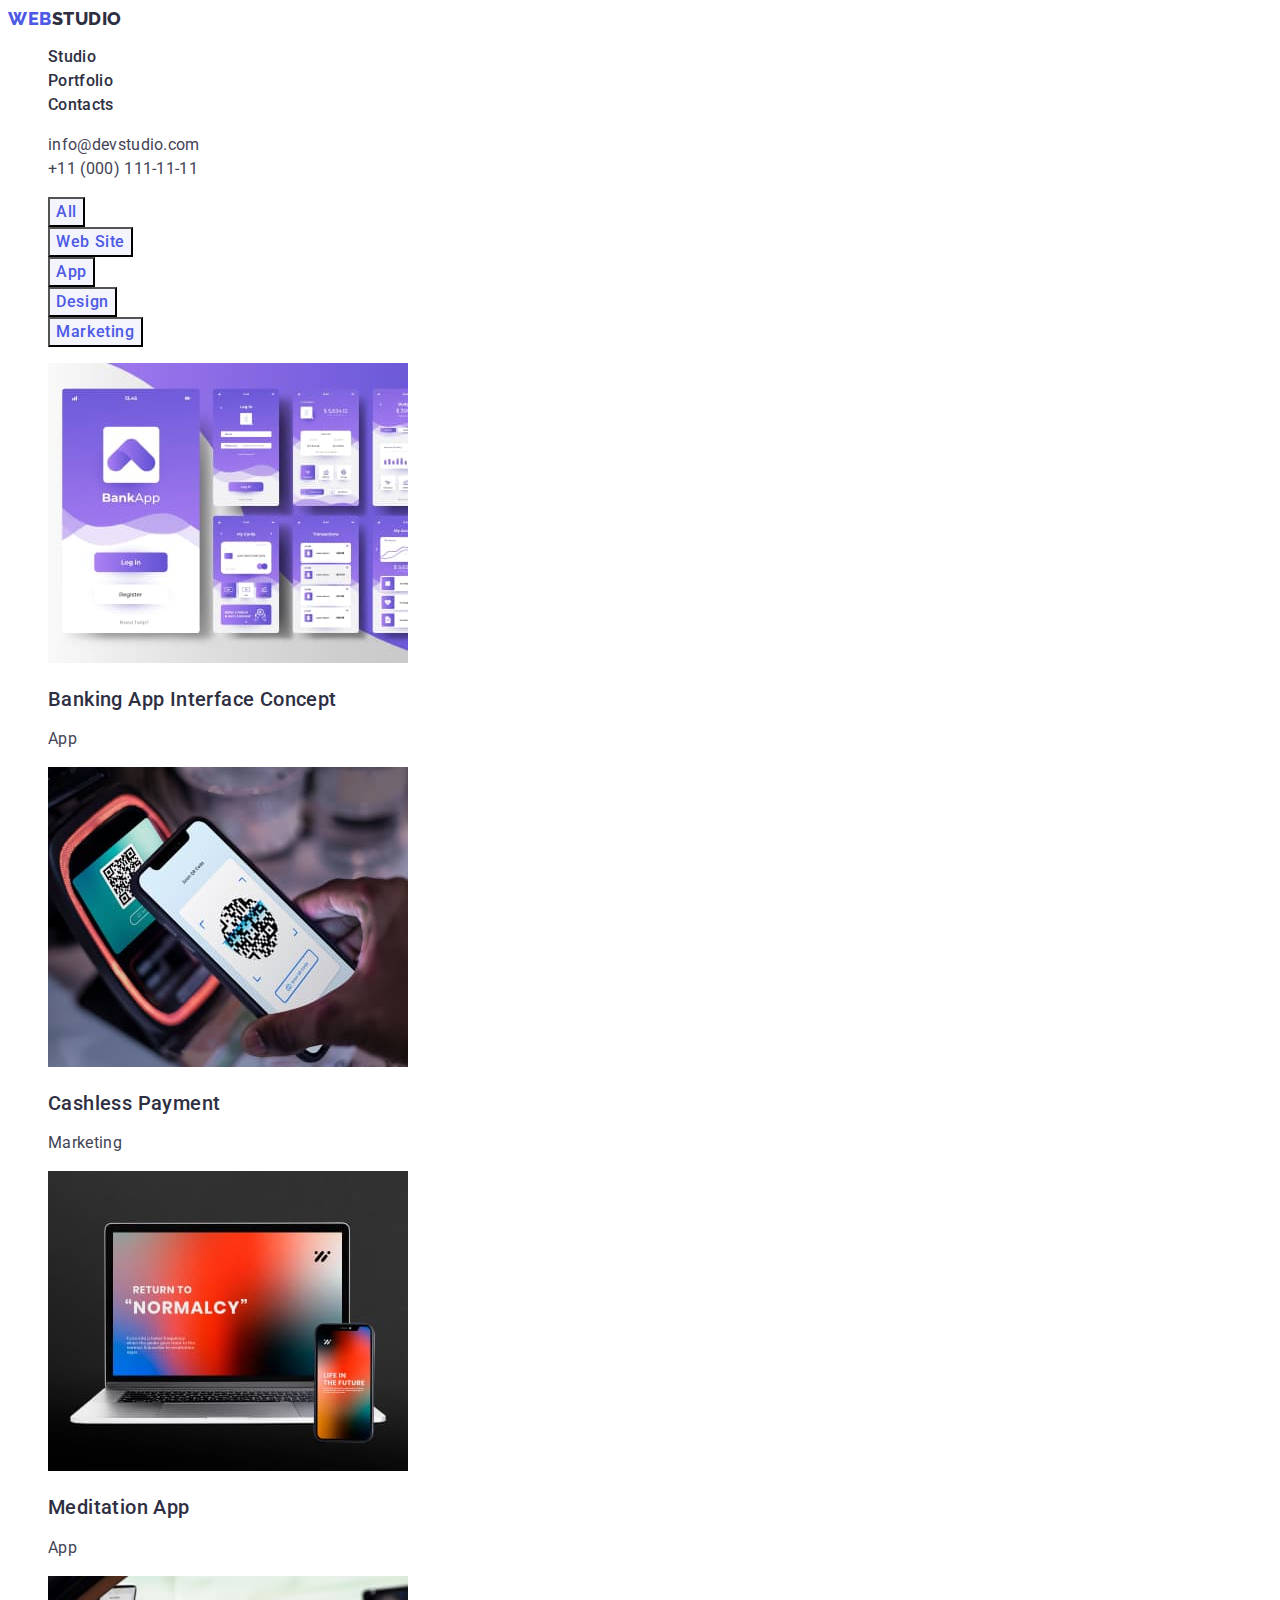
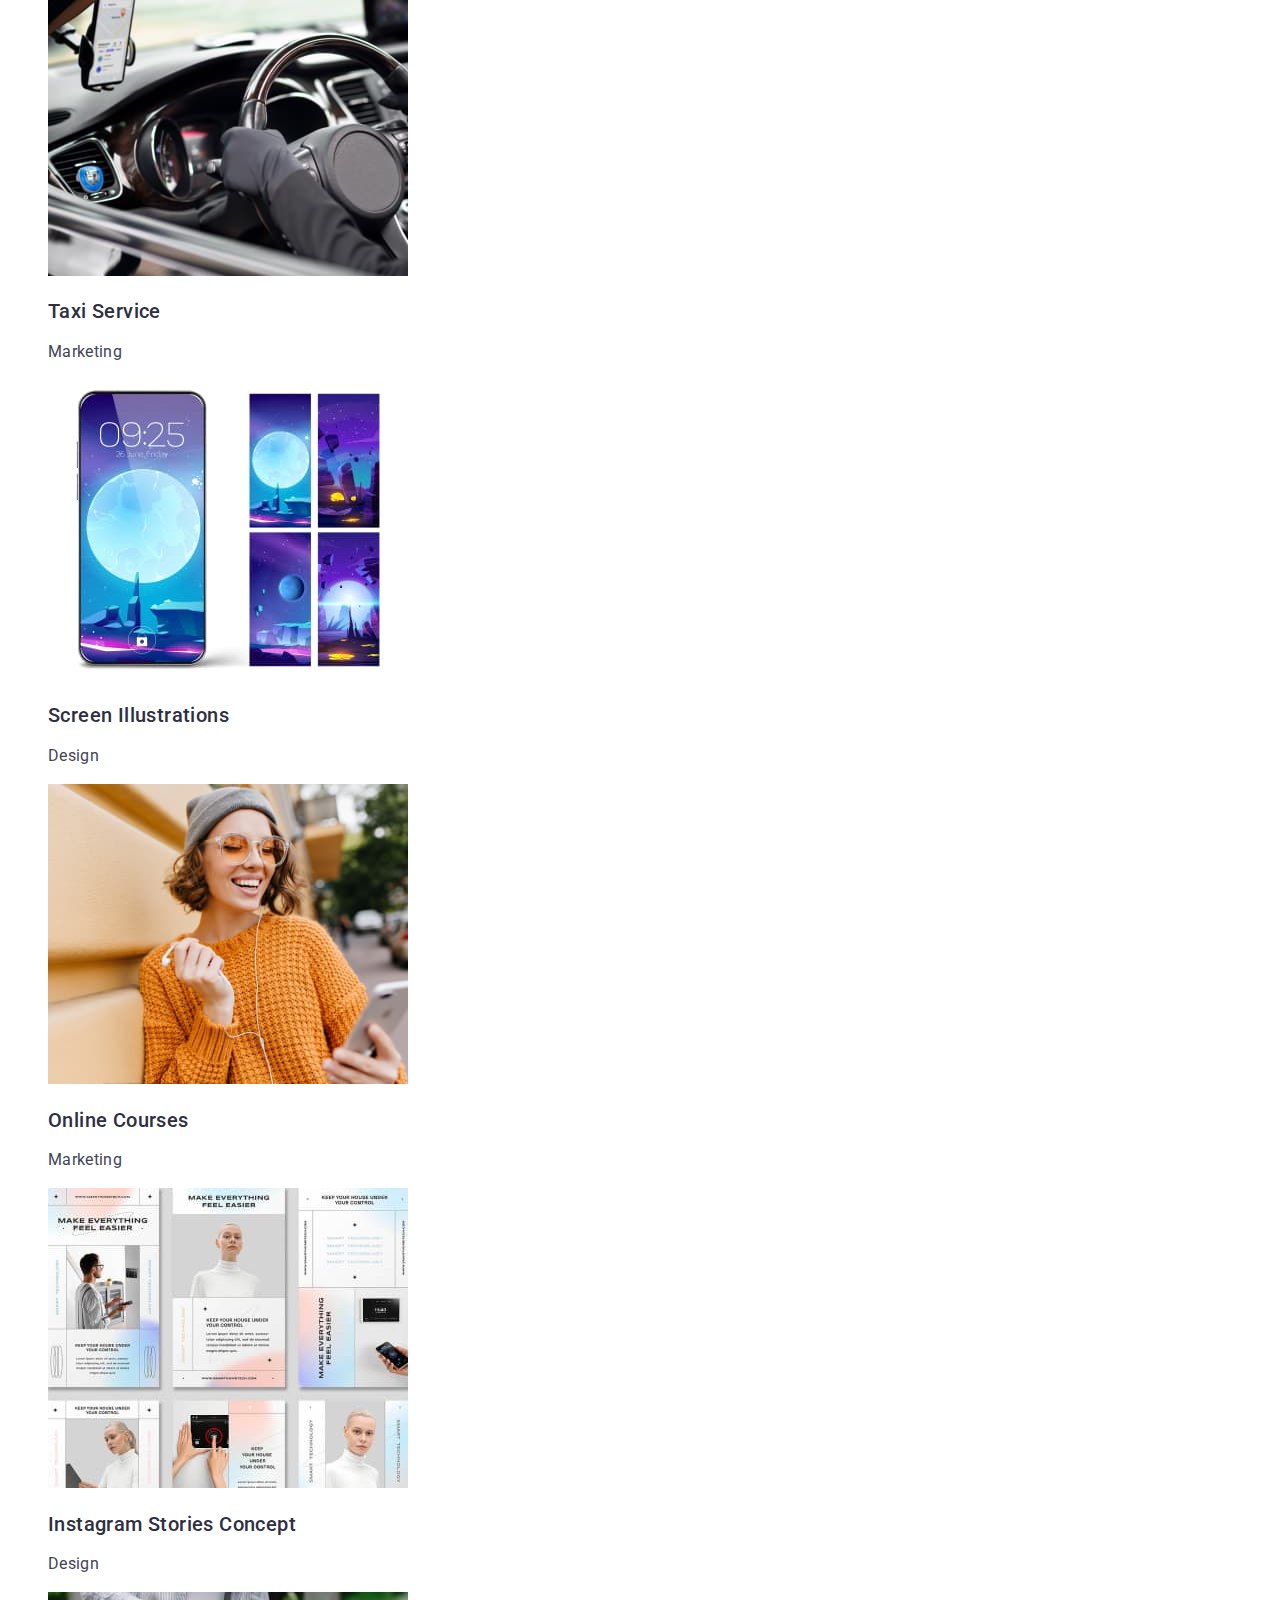
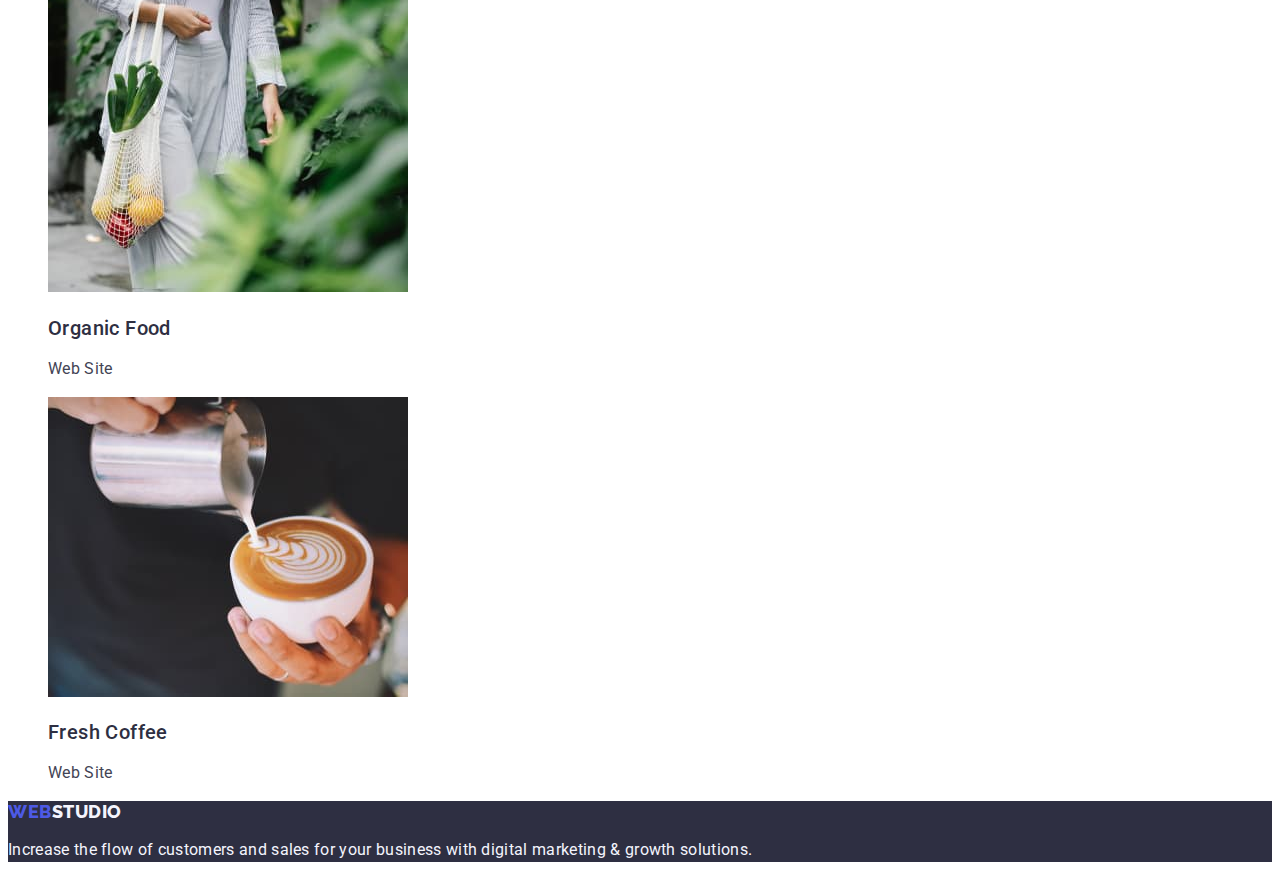
==== portfolio.html @ 10168c9d "start" ====
<!DOCTYPE html>
<html lang="en">
  <head>
    <meta charset="UTF-8" />
    <meta http-equiv="X-UA-Compatible" content="IE=edge" />
    <meta name="viewport" content="width=device-width, initial-scale=1.0" />
    <title>WebStudio</title>
    <!-- Fonts links-->
    <link rel="preconnect" href="https://fonts.googleapis.com" />
    <link rel="preconnect" href="https://fonts.gstatic.com" crossorigin />
    <link
      href="https://fonts.googleapis.com/css2?family=Raleway:wght@800&family=Roboto:wght@400;500;700;900&display=swap"
      rel="stylesheet"
    />
    <link rel="stylesheet" href="./css/styles.css" />
  </head>
  <body>
    <!-- Header -->
    <header class="header">
      <nav class="header-nav">
        <a href="./index.html" class="header-logo link"
          >web<span class="header-logo-element">Studio</span></a
        >
        <ul class="site-nav list">
          <li><a href="./index.html" class="site-nav-item link">Studio</a></li>
          <li
            ><a href="./portfolio.html" class="site-nav-item link"
              >Portfolio</a
            ></li
          >
          <li><a href="" class="site-nav-item link">Contacts</a></li>
        </ul>
      </nav>
      <address class="address">
        <ul class="address-nav list">
          <li
            ><a href="mailto:info@devstudio.com" class="address-item link"
              >info@devstudio.com</a
            ></li
          >
          <li
            ><a href="tel:+110001111111" class="address-item link"
              >+11 (000) 111-11-11</a
            ></li
          >
        </ul>
      </address>
    </header>
    <main>
      <!-- Section -->
      <section>
        <h1 hidden>Projects</h1>
        <ul class="list">
          <li
            ><button type="button" class="secondary-button btn">All</button></li
          >
          <li
            ><button type="button" class="secondary-button btn"
              >Web Site</button
            ></li
          >
          <li
            ><button type="button" class="secondary-button btn">App</button></li
          >
          <li
            ><button type="button" class="secondary-button btn"
              >Design</button
            ></li
          >
          <li
            ><button type="button" class="secondary-button btn"
              >Marketing</button
            ></li
          >
        </ul>
        <ul class="list">
          <li>
            <a class="link">
              <img
                src="./images/portfolio/img-1.jpg"
                alt="Banking app interface"
                width="360"
                height="300"
              />
              <h2 class="secondary-title">Banking App Interface Concept</h2>
              <p class="project-text">App</p></a
            >
          </li>
          <li>
            <a class="link">
              <img
                src="./images/portfolio/img-2.jpg"
                alt="Phone paymant"
                width="360"
                height="300"
              />
              <h2 class="secondary-title">Cashless Payment</h2>
              <p class="project-text">Marketing</p></a
            >
          </li>
          <li>
            <a class="link">
              <img
                src="./images/portfolio/img-3.jpg"
                alt="Phone and laptop"
                width="360"
                height="300"
              />
              <h2 class="secondary-title">Meditation App</h2>
              <p class="project-text">App</p></a
            >
          </li>
          <li>
            <a class="link">
              <img
                src="./images/portfolio/img-4.jpg"
                alt="Car driving"
                width="360"
                height="300"
              />
              <h2 class="secondary-title">Taxi Service</h2>
              <p class="project-text">Marketing</p></a
            >
          </li>
          <li>
            <a class="link">
              <img
                src="./images/portfolio/img-5.jpg"
                alt="Cosmic illustrations"
                width="360"
                height="300"
              />
              <h2 class="secondary-title">Screen Illustrations</h2>
              <p class="project-text">Design</p></a
            >
          </li>
          <li>
            <a class="link">
              <img
                src="./images/portfolio/img-6.jpg"
                alt="Girl laughing"
                width="360"
                height="300"
              />
              <h2 class="secondary-title">Online Courses</h2>
              <p class="project-text">Marketing</p></a
            >
          </li>
          <li>
            <a class="link">
              <img
                src="./images/portfolio/img-7.jpg"
                alt="Instagram design"
                width="360"
                height="300"
              />
              <h2 class="secondary-title">Instagram Stories Concept</h2>
              <p class="project-text">Design</p></a
            >
          </li>
          <li>
            <a class="link">
              <img
                src="./images/portfolio/img-8.jpg"
                alt="Woman wiht vegetables"
                width="360"
                height="300"
              />
              <h2 class="secondary-title">Organic Food</h2>
              <p class="project-text">Web Site</p></a
            >
          </li>
          <li>
            <a class="link">
              <img
                src="./images/portfolio/img-9.jpg"
                alt="Cappuchino making"
                width="360"
                height="300"
              />
              <h2 class="secondary-title">Fresh Coffee</h2>
              <p class="project-text">Web Site</p></a
            >
          </li>
        </ul>
      </section>
    </main>
    <!-- Footer -->
    <footer class="footer">
      <a href="./index.html" class="footer-logo link"
        >WEB<span class="footer-logo-element">Studio</span></a
      >
      <p class="footer-text">
        Increase the flow of customers and sales for your business with digital
        marketing & growth solutions.
      </p>
    </footer>
  </body>
</html>
---- css/styles.css ----
:root {
  /* Text color */
  --clean-white: #ffffff;
  --title: #2e2f42;
  --primary-text: #434455;
  --footer-text: #f4f4fd;
  /* Background color */
  --main-background: #ffffff;
  --secondary-background: #f4f4fd;
  --hero-background: #2e2f42;
  --footer-background: #2e2f42;
  /* Other color */
  --iris-color: #4d5ae5;
}

body {
  background-color: var(--clean-white);
  color: var(--primary-text);
  font-family: 'Roboto', sans-serif;
  font-style: normal;
  font-weight: 400;
  font-size: 16px;
  line-height: 1.5;
  letter-spacing: 0.02em;
}

/* Reset */
.list {
  list-style: none;
}
.link {
  text-decoration: none;
}

/* Header */
.header-logo {
  color: var(--iris-color);
  font-family: 'Raleway', sans-serif;
  font-style: normal;
  font-weight: 800;
  font-size: 18px;
  line-height: 1.17;
  display: flex;
  align-items: center;
  letter-spacing: 0.03em;
  text-transform: uppercase;
}
.header-logo-element {
  color: var(--title);
}
.site-nav-item {
  color: var(--title);
  font-weight: 500;
}
.site-nav-item:hover,
.site-nav-item:focus {
  color: #404bbf;
}
.address {
  font-style: normal;
}
.address-item {
  color: var(--primary-text);
}
.address-item:hover,
.address-item:focus {
  color: #404bbf;
}

/* Section Hero */
.hero {
  background-color: var(--hero-background);
}
.main-title {
  color: var(--clean-white);
  font-weight: 700;
  font-size: 56px;
  line-height: 1.07;
  text-align: center;
  letter-spacing: 0.02em;
}
.btn {
  cursor: pointer;
  font-family: 'Roboto', sans-serif;
  font-weight: 500;
  display: flex;
  align-items: center;
  letter-spacing: 0.04em;
  font-size: inherit;
  line-height: inherit;
}
.main-button {
  color: var(--clean-white);
  background-color: var(--iris-color);
}

.main-button:hover,
.main-button:focus {
  background-color: #404bbf;
}

.secondary-button {
  color: var(--iris-color);
  background-color: var(--secondary-background);
}

.secondary-button:hover,
.secondary-button:focus {
  color: var(--clean-white);
  background-color: #404bbf;
}

/* Section Advantages */
.secondary-title {
  color: var(--title);
  font-weight: 500;
  font-size: 20px;
  line-height: 1.2;
  letter-spacing: 0.02em;
}

/* Section What are we doing */
.section-title {
  color: var(--title);
  font-weight: 700;
  font-size: 36px;
  line-height: 1.11;
  text-align: center;
  text-transform: capitalize;
  letter-spacing: 0.02em;
}

/* Section Our team */
.team {
  background-color: var(--secondary-background);
}
.team-list-element {
  background-color: var(--clean-white);
}
.team-list-text {
  font-size: 16px;
}

/* Footer */
.footer {
  background-color: var(--footer-background);
}
.footer-logo {
  color: var(--iris-color);
  font-family: 'Raleway', sans-serif;
  font-style: normal;
  font-weight: 800;
  font-size: 18px;
  line-height: 1.17;
  display: flex;
  align-items: center;
  letter-spacing: 0.03em;
  text-transform: uppercase;
}
.footer-logo-element {
  color: var(--footer-text);
}
.footer-text {
  color: var(--footer-text);
}
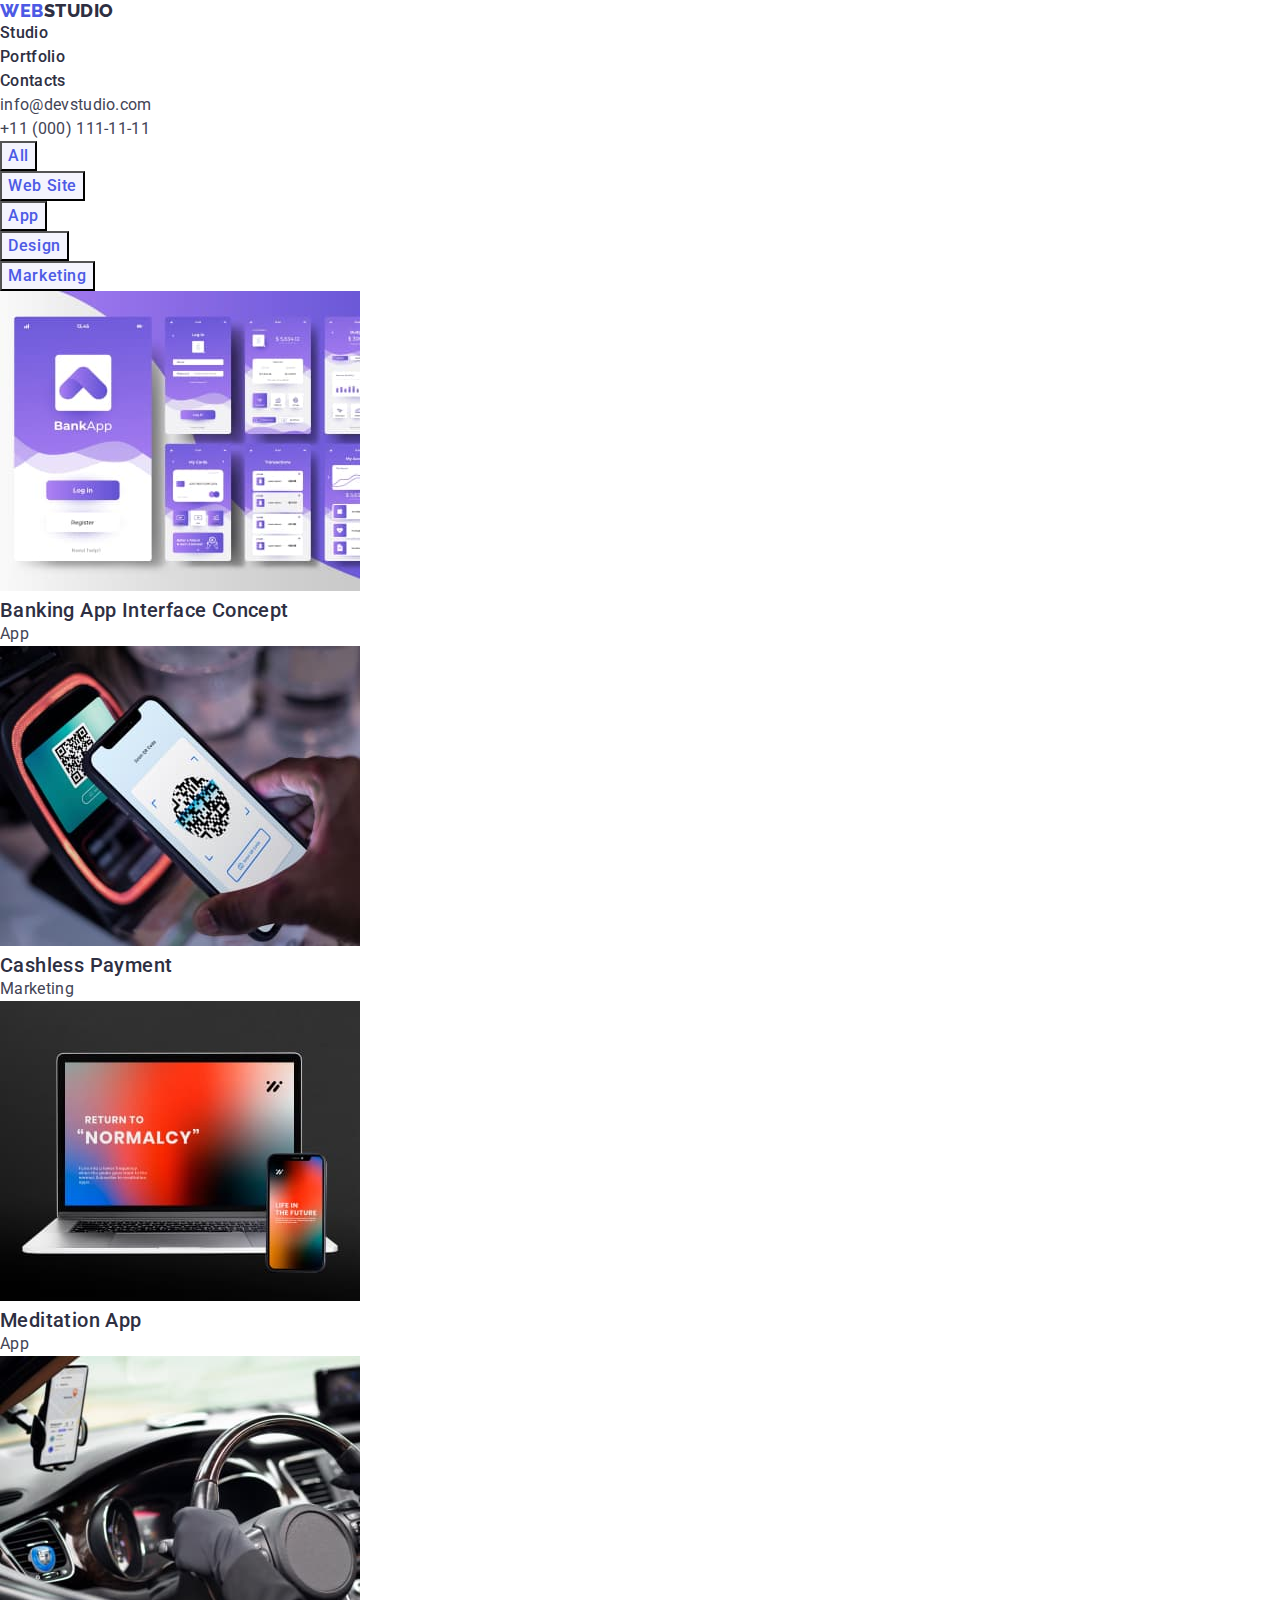
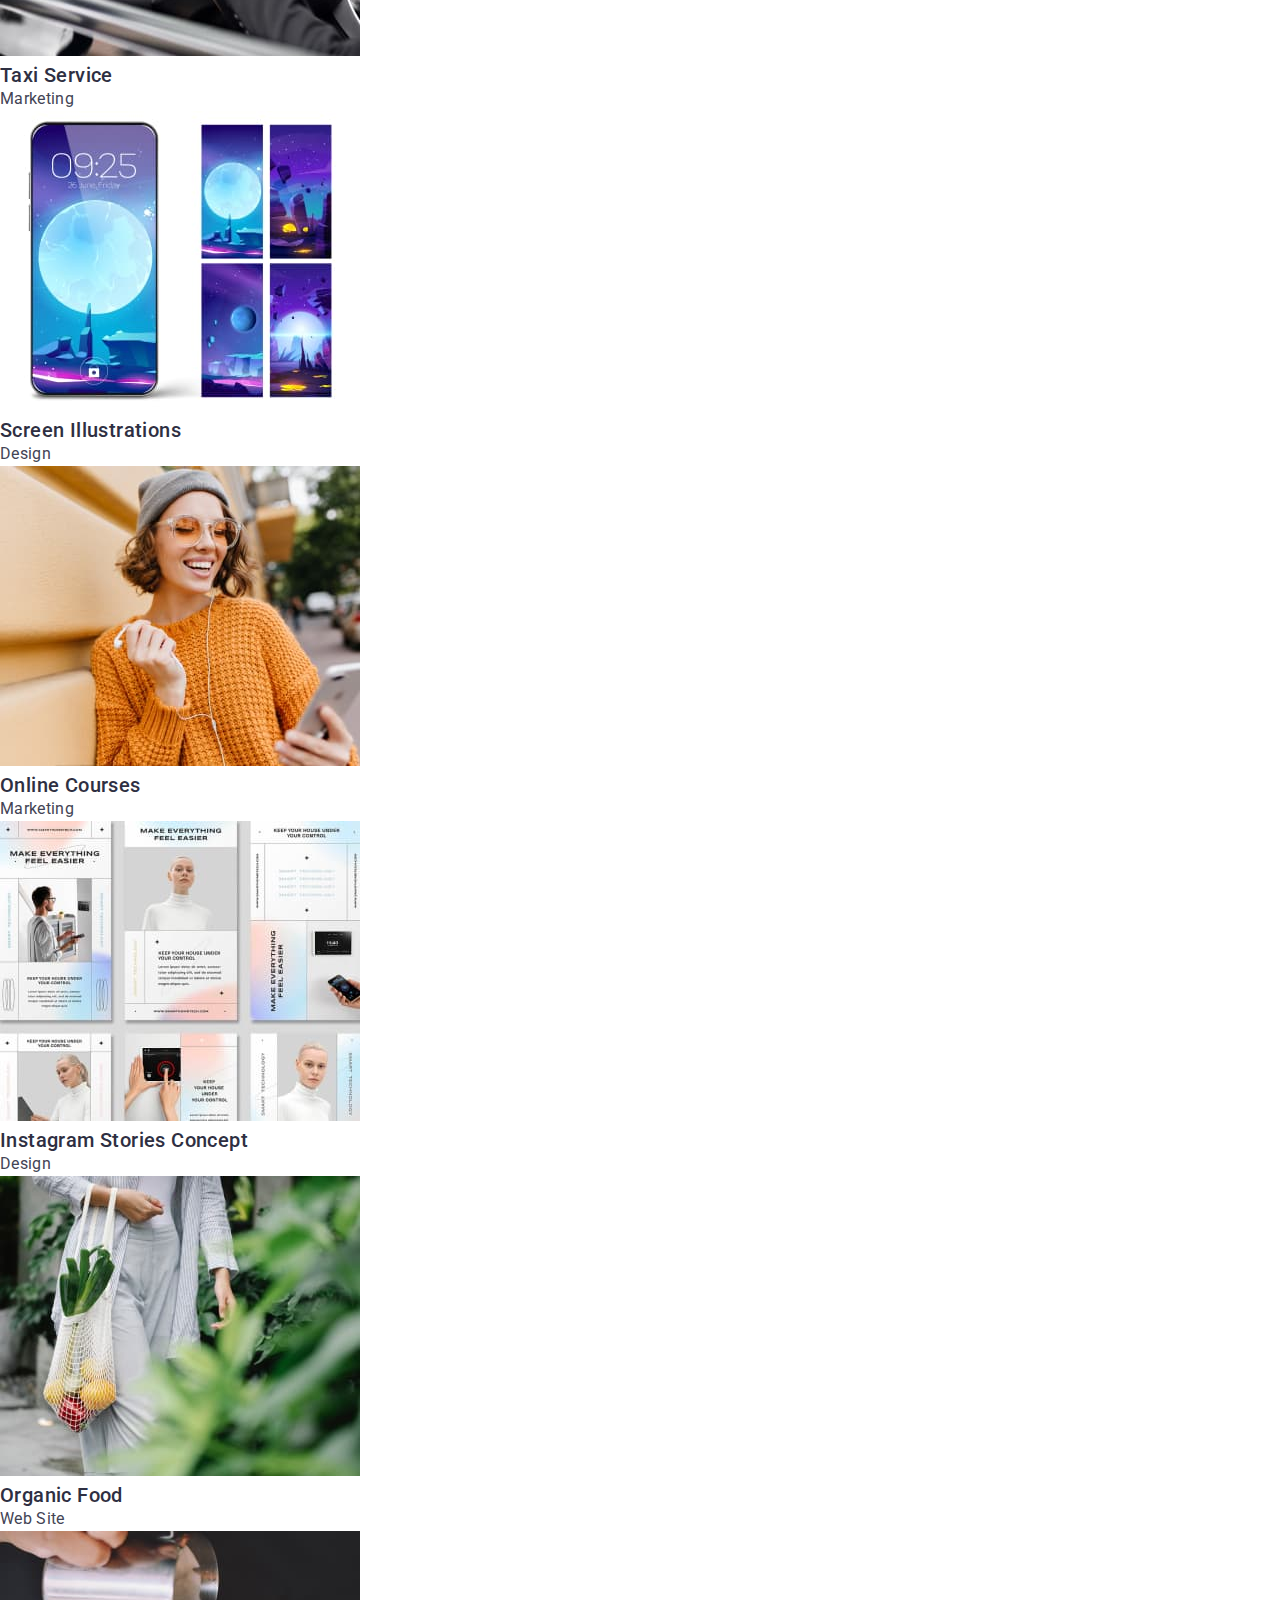
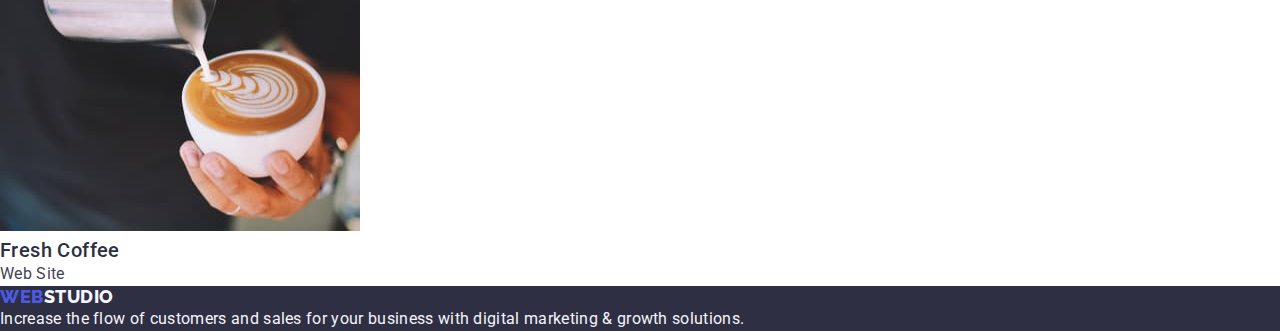
==== commit 86051bc9: "starting" ====
--- a/portfolio.html
+++ b/portfolio.html
@@ -12,6 +12,11 @@
       href="https://fonts.googleapis.com/css2?family=Raleway:wght@800&family=Roboto:wght@400;500;700;900&display=swap"
       rel="stylesheet"
     />
+    <!-- CSS links -->
+    <link
+      rel="stylesheet"
+      href="https://cdn.jsdelivr.net/npm/modern-normalize@1.1.0/modern-normalize.min.css"
+    />
     <link rel="stylesheet" href="./css/styles.css" />
   </head>
   <body>
--- a/css/styles.css
+++ b/css/styles.css
@@ -24,15 +24,40 @@
   letter-spacing: 0.02em;
 }
 
-/* Reset */
+.container {
+  width: 1158px;
+  margin: 0 auto;
+  padding: 0 15px;
+}
+
+/**
+  |============================
+  | Reset
+  |============================
+*/
 .list {
   list-style: none;
 }
 .link {
   text-decoration: none;
 }
-
-/* Header */
+h1,
+h2,
+h3,
+h4,
+h5,
+h6,
+p,
+ul {
+  margin: 0;
+  padding: 0;
+}
+
+/**
+  |============================
+  | Header
+  |============================
+*/
 .header-logo {
   color: var(--iris-color);
   font-family: 'Raleway', sans-serif;
@@ -67,7 +92,11 @@
   color: #404bbf;
 }
 
-/* Section Hero */
+/**
+  |============================
+  | Section Hero
+  |============================
+*/
 .hero {
   background-color: var(--hero-background);
 }
@@ -89,6 +118,7 @@
   font-size: inherit;
   line-height: inherit;
 }
+
 .main-button {
   color: var(--clean-white);
   background-color: var(--iris-color);
@@ -110,7 +140,11 @@
   background-color: #404bbf;
 }
 
-/* Section Advantages */
+/**
+  |============================
+  | Section Advantages
+  |============================
+*/
 .secondary-title {
   color: var(--title);
   font-weight: 500;
@@ -119,7 +153,11 @@
   letter-spacing: 0.02em;
 }
 
-/* Section What are we doing */
+/**
+  |============================
+  | Section What are we doing 
+  |============================
+*/
 .section-title {
   color: var(--title);
   font-weight: 700;
@@ -130,7 +168,11 @@
   letter-spacing: 0.02em;
 }
 
-/* Section Our team */
+/**
+  |============================
+  | Section Our team
+  |============================
+*/
 .team {
   background-color: var(--secondary-background);
 }
@@ -141,7 +183,11 @@
   font-size: 16px;
 }
 
-/* Footer */
+/**
+  |============================
+  | Footer
+  |============================
+*/
 .footer {
   background-color: var(--footer-background);
 }
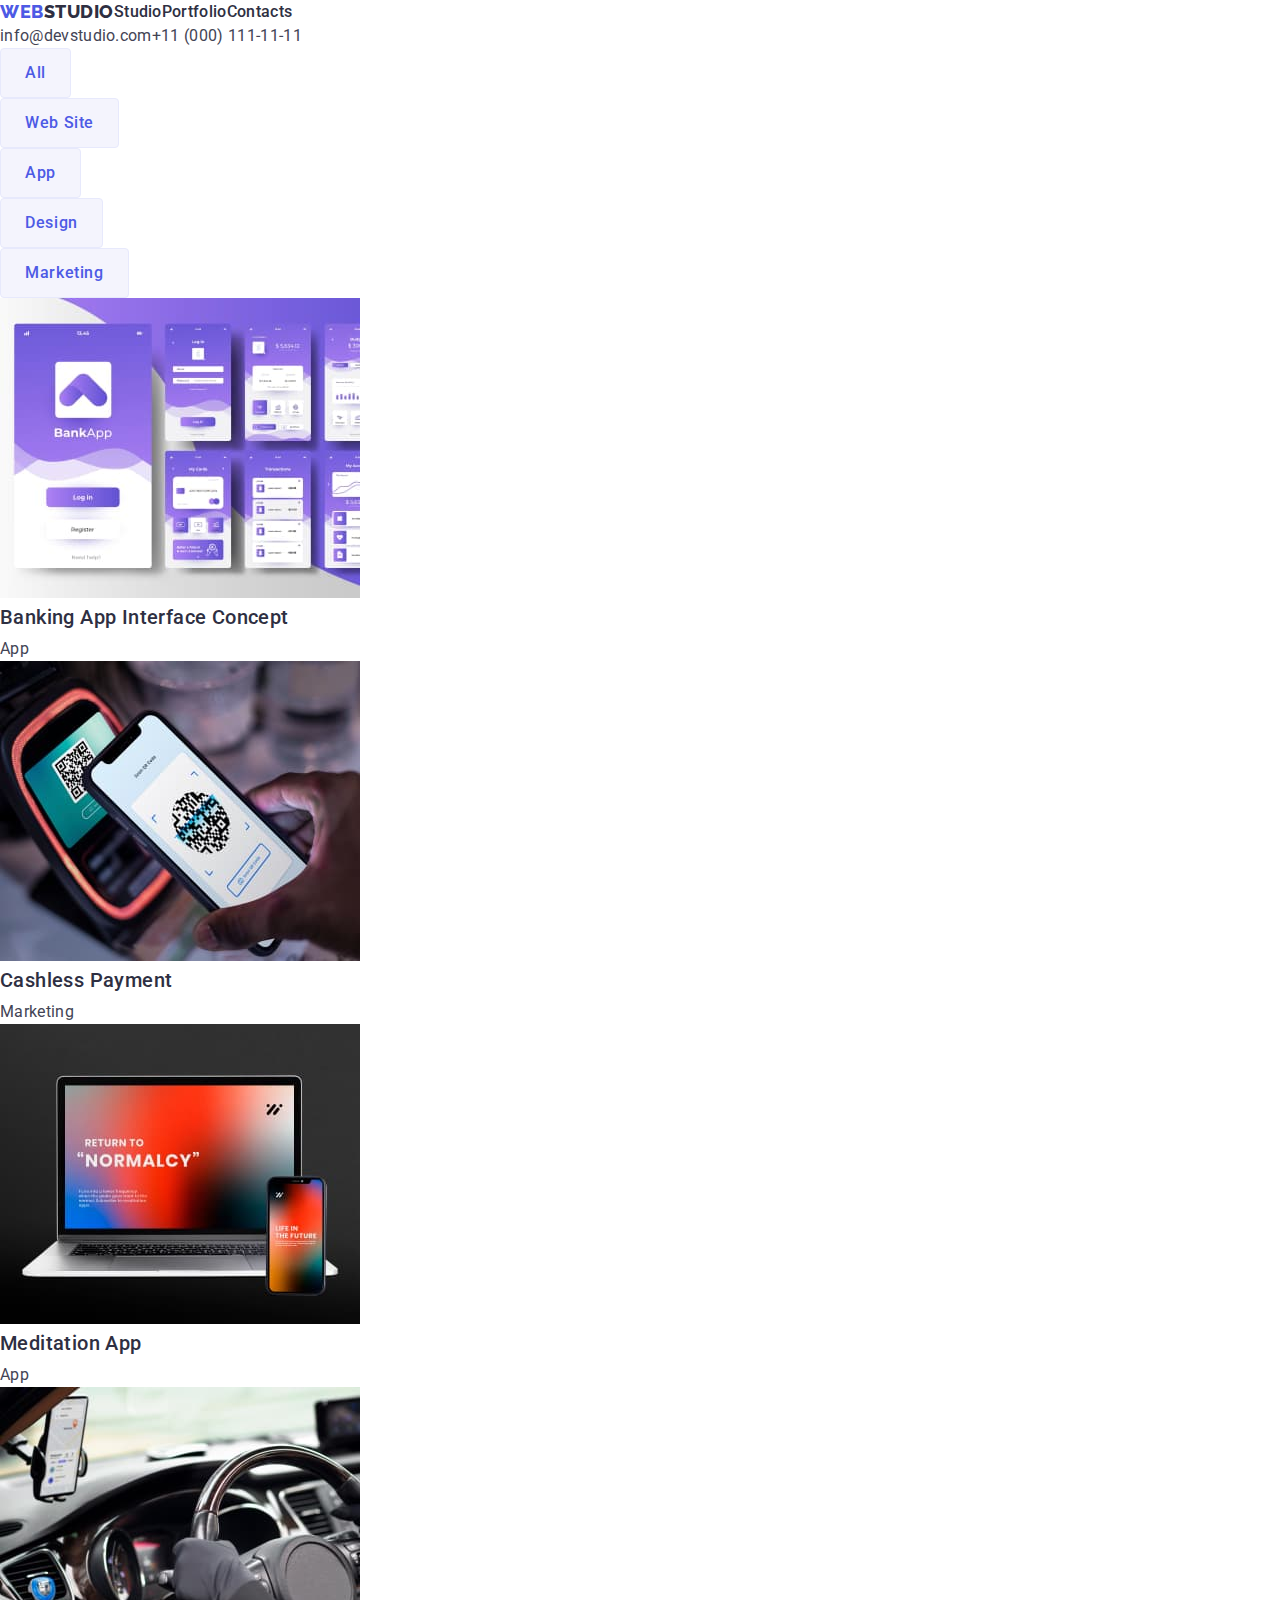
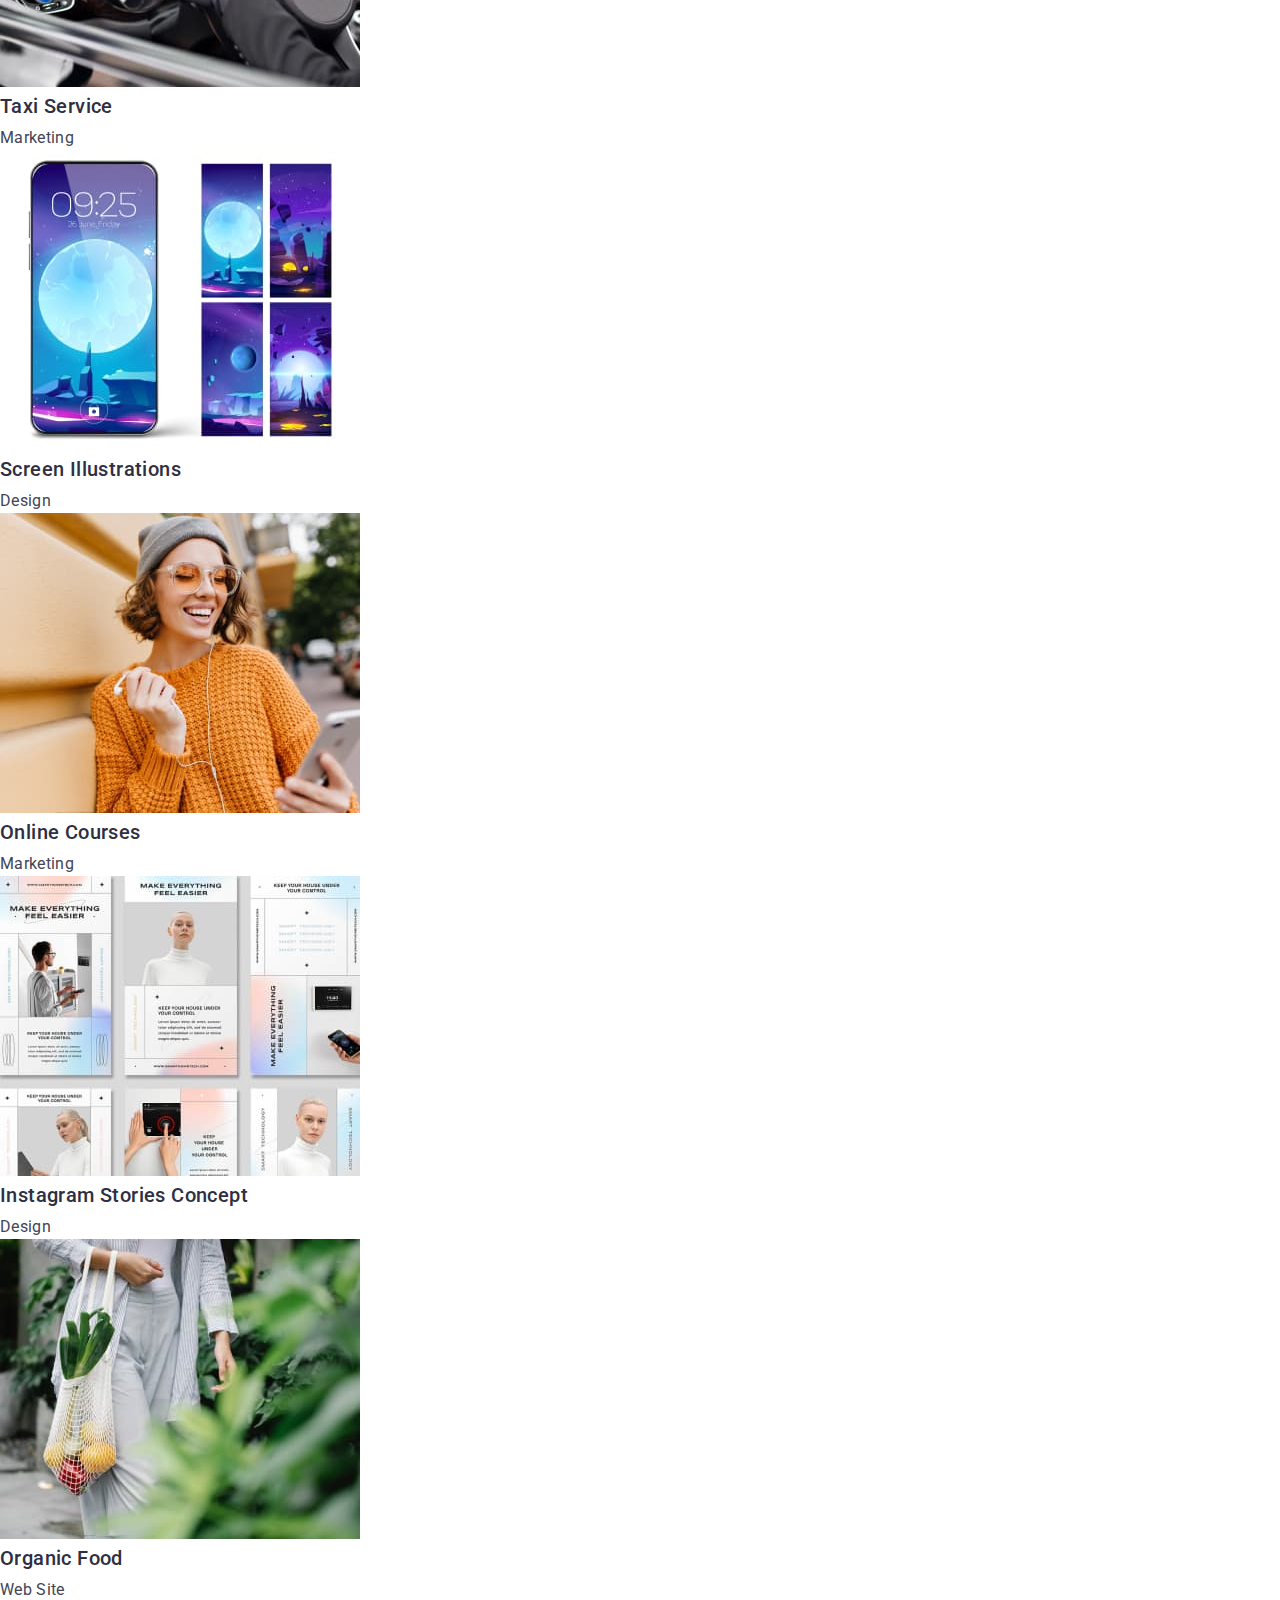
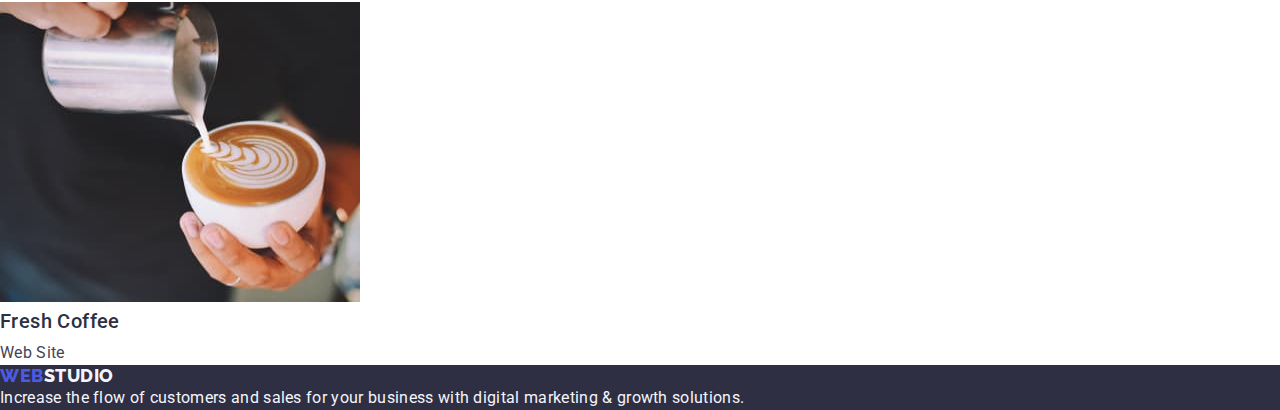
==== commit e18e1dbd: "flex start" ====
--- a/portfolio.html
+++ b/portfolio.html
@@ -13,176 +13,98 @@
       rel="stylesheet"
     />
     <!-- CSS links -->
-    <link
-      rel="stylesheet"
-      href="https://cdn.jsdelivr.net/npm/modern-normalize@1.1.0/modern-normalize.min.css"
-    />
+    <link rel="stylesheet" href="https://cdn.jsdelivr.net/npm/modern-normalize@1.1.0/modern-normalize.min.css" />
     <link rel="stylesheet" href="./css/styles.css" />
   </head>
   <body>
     <!-- Header -->
     <header class="header">
       <nav class="header-nav">
-        <a href="./index.html" class="header-logo link"
-          >web<span class="header-logo-element">Studio</span></a
-        >
+        <a href="./index.html" class="header-logo link">web<span class="header-logo-element">Studio</span></a>
         <ul class="site-nav list">
           <li><a href="./index.html" class="site-nav-item link">Studio</a></li>
-          <li
-            ><a href="./portfolio.html" class="site-nav-item link"
-              >Portfolio</a
-            ></li
-          >
+          <li><a href="./portfolio.html" class="site-nav-item link">Portfolio</a></li>
           <li><a href="" class="site-nav-item link">Contacts</a></li>
         </ul>
       </nav>
       <address class="address">
         <ul class="address-nav list">
-          <li
-            ><a href="mailto:info@devstudio.com" class="address-item link"
-              >info@devstudio.com</a
-            ></li
-          >
-          <li
-            ><a href="tel:+110001111111" class="address-item link"
-              >+11 (000) 111-11-11</a
-            ></li
-          >
+          <li><a href="mailto:info@devstudio.com" class="address-item link">info@devstudio.com</a></li>
+          <li><a href="tel:+110001111111" class="address-item link">+11 (000) 111-11-11</a></li>
         </ul>
       </address>
     </header>
     <main>
       <!-- Section -->
       <section>
-        <h1 hidden>Projects</h1>
+        <h1 class="visually-hidden">Projects</h1>
         <ul class="list">
-          <li
-            ><button type="button" class="secondary-button btn">All</button></li
-          >
-          <li
-            ><button type="button" class="secondary-button btn"
-              >Web Site</button
-            ></li
-          >
-          <li
-            ><button type="button" class="secondary-button btn">App</button></li
-          >
-          <li
-            ><button type="button" class="secondary-button btn"
-              >Design</button
-            ></li
-          >
-          <li
-            ><button type="button" class="secondary-button btn"
-              >Marketing</button
-            ></li
-          >
+          <li><button type="button" class="secondary-button btn">All</button></li>
+          <li><button type="button" class="secondary-button btn">Web Site</button></li>
+          <li><button type="button" class="secondary-button btn">App</button></li>
+          <li><button type="button" class="secondary-button btn">Design</button></li>
+          <li><button type="button" class="secondary-button btn">Marketing</button></li>
         </ul>
         <ul class="list">
           <li>
             <a class="link">
-              <img
-                src="./images/portfolio/img-1.jpg"
-                alt="Banking app interface"
-                width="360"
-                height="300"
-              />
+              <img src="./images/portfolio/img-1.jpg" alt="Banking app interface" width="360" height="300" />
               <h2 class="secondary-title">Banking App Interface Concept</h2>
               <p class="project-text">App</p></a
             >
           </li>
           <li>
             <a class="link">
-              <img
-                src="./images/portfolio/img-2.jpg"
-                alt="Phone paymant"
-                width="360"
-                height="300"
-              />
+              <img src="./images/portfolio/img-2.jpg" alt="Phone paymant" width="360" height="300" />
               <h2 class="secondary-title">Cashless Payment</h2>
               <p class="project-text">Marketing</p></a
             >
           </li>
           <li>
             <a class="link">
-              <img
-                src="./images/portfolio/img-3.jpg"
-                alt="Phone and laptop"
-                width="360"
-                height="300"
-              />
+              <img src="./images/portfolio/img-3.jpg" alt="Phone and laptop" width="360" height="300" />
               <h2 class="secondary-title">Meditation App</h2>
               <p class="project-text">App</p></a
             >
           </li>
           <li>
             <a class="link">
-              <img
-                src="./images/portfolio/img-4.jpg"
-                alt="Car driving"
-                width="360"
-                height="300"
-              />
+              <img src="./images/portfolio/img-4.jpg" alt="Car driving" width="360" height="300" />
               <h2 class="secondary-title">Taxi Service</h2>
               <p class="project-text">Marketing</p></a
             >
           </li>
           <li>
             <a class="link">
-              <img
-                src="./images/portfolio/img-5.jpg"
-                alt="Cosmic illustrations"
-                width="360"
-                height="300"
-              />
+              <img src="./images/portfolio/img-5.jpg" alt="Cosmic illustrations" width="360" height="300" />
               <h2 class="secondary-title">Screen Illustrations</h2>
               <p class="project-text">Design</p></a
             >
           </li>
           <li>
             <a class="link">
-              <img
-                src="./images/portfolio/img-6.jpg"
-                alt="Girl laughing"
-                width="360"
-                height="300"
-              />
+              <img src="./images/portfolio/img-6.jpg" alt="Girl laughing" width="360" height="300" />
               <h2 class="secondary-title">Online Courses</h2>
               <p class="project-text">Marketing</p></a
             >
           </li>
           <li>
             <a class="link">
-              <img
-                src="./images/portfolio/img-7.jpg"
-                alt="Instagram design"
-                width="360"
-                height="300"
-              />
+              <img src="./images/portfolio/img-7.jpg" alt="Instagram design" width="360" height="300" />
               <h2 class="secondary-title">Instagram Stories Concept</h2>
               <p class="project-text">Design</p></a
             >
           </li>
           <li>
             <a class="link">
-              <img
-                src="./images/portfolio/img-8.jpg"
-                alt="Woman wiht vegetables"
-                width="360"
-                height="300"
-              />
+              <img src="./images/portfolio/img-8.jpg" alt="Woman wiht vegetables" width="360" height="300" />
               <h2 class="secondary-title">Organic Food</h2>
               <p class="project-text">Web Site</p></a
             >
           </li>
           <li>
             <a class="link">
-              <img
-                src="./images/portfolio/img-9.jpg"
-                alt="Cappuchino making"
-                width="360"
-                height="300"
-              />
+              <img src="./images/portfolio/img-9.jpg" alt="Cappuchino making" width="360" height="300" />
               <h2 class="secondary-title">Fresh Coffee</h2>
               <p class="project-text">Web Site</p></a
             >
@@ -192,12 +114,9 @@
     </main>
     <!-- Footer -->
     <footer class="footer">
-      <a href="./index.html" class="footer-logo link"
-        >WEB<span class="footer-logo-element">Studio</span></a
-      >
+      <a href="./index.html" class="footer-logo link">WEB<span class="footer-logo-element">Studio</span></a>
       <p class="footer-text">
-        Increase the flow of customers and sales for your business with digital
-        marketing & growth solutions.
+        Increase the flow of customers and sales for your business with digital marketing & growth solutions.
       </p>
     </footer>
   </body>
--- a/css/styles.css
+++ b/css/styles.css
@@ -14,6 +14,7 @@
 }
 
 body {
+  margin: 0;
   background-color: var(--clean-white);
   color: var(--primary-text);
   font-family: 'Roboto', sans-serif;
@@ -26,8 +27,10 @@
 
 .container {
   width: 1158px;
-  margin: 0 auto;
-  padding: 0 15px;
+  margin-left: auto;
+  margin-right: auto;
+  padding-left: 15px;
+  padding-right: 15px;
 }
 
 /**
@@ -37,10 +40,13 @@
 */
 .list {
   list-style: none;
+  padding: 0;
+  margin: 0;
 }
 .link {
   text-decoration: none;
 }
+
 h1,
 h2,
 h3,
@@ -52,14 +58,80 @@
   margin: 0;
   padding: 0;
 }
+.visually-hidden {
+  position: absolute;
+  width: 1px;
+  height: 1px;
+  margin: -1px;
+  border: 0;
+  padding: 0;
+
+  white-space: nowrap;
+  clip-path: inset(100%);
+  clip: rect(0 0 0 0);
+  overflow: hidden;
+}
+
+/**
+  |============================
+  | Button
+  |============================
+*/
+
+.btn {
+  display: inline-block;
+  border-radius: 4px;
+  cursor: pointer;
+  margin-left: auto;
+  margin-right: auto;
+  font-family: 'Roboto', sans-serif;
+  font-weight: 500;
+  font-size: inherit;
+  line-height: inherit;
+  text-align: center;
+  letter-spacing: 0.04em;
+}
+
+.main-button {
+  color: var(--clean-white);
+  background-color: var(--iris-color);
+  border: none;
+  padding-top: 16px;
+  padding-right: 32px;
+  padding-bottom: 16px;
+  padding-left: 32px;
+}
+
+.main-button:hover,
+.main-button:focus {
+  background-color: #404bbf;
+}
+
+.secondary-button {
+  color: var(--iris-color);
+  background-color: var(--secondary-background);
+  border: 1px solid #e7e9fc;
+  padding-top: 12px;
+  padding-right: 24px;
+  padding-bottom: 12px;
+  padding-left: 24px;
+}
+
+.secondary-button:hover,
+.secondary-button:focus {
+  color: var(--clean-white);
+  background-color: #404bbf;
+}
 
 /**
   |============================
   | Header
   |============================
 */
+.header-nav {
+  display: flex;
+}
 .header-logo {
-  color: var(--iris-color);
   font-family: 'Raleway', sans-serif;
   font-style: normal;
   font-weight: 800;
@@ -69,24 +141,36 @@
   align-items: center;
   letter-spacing: 0.03em;
   text-transform: uppercase;
-}
+  color: var(--iris-color);
+}
+
 .header-logo-element {
   color: var(--title);
 }
+.site-nav {
+  display: flex;
+}
 .site-nav-item {
   color: var(--title);
   font-weight: 500;
 }
+
 .site-nav-item:hover,
 .site-nav-item:focus {
   color: #404bbf;
 }
+
 .address {
   font-style: normal;
 }
+.address-nav {
+  display: flex;
+}
+
 .address-item {
   color: var(--primary-text);
 }
+
 .address-item:hover,
 .address-item:focus {
   color: #404bbf;
@@ -99,45 +183,24 @@
 */
 .hero {
   background-color: var(--hero-background);
-}
+  text-align: center;
+}
+
+.section {
+  padding-top: 120px;
+  padding-bottom: 120px;
+}
+
 .main-title {
   color: var(--clean-white);
   font-weight: 700;
   font-size: 56px;
   line-height: 1.07;
-  text-align: center;
-  letter-spacing: 0.02em;
-}
-.btn {
-  cursor: pointer;
-  font-family: 'Roboto', sans-serif;
-  font-weight: 500;
-  display: flex;
-  align-items: center;
-  letter-spacing: 0.04em;
-  font-size: inherit;
-  line-height: inherit;
-}
-
-.main-button {
-  color: var(--clean-white);
-  background-color: var(--iris-color);
-}
-
-.main-button:hover,
-.main-button:focus {
-  background-color: #404bbf;
-}
-
-.secondary-button {
-  color: var(--iris-color);
-  background-color: var(--secondary-background);
-}
-
-.secondary-button:hover,
-.secondary-button:focus {
-  color: var(--clean-white);
-  background-color: #404bbf;
+  letter-spacing: 0.02em;
+  width: 496px;
+  margin-left: auto;
+  margin-right: auto;
+  margin-bottom: 48px;
 }
 
 /**
@@ -146,6 +209,7 @@
   |============================
 */
 .secondary-title {
+  margin-bottom: 8px;
   color: var(--title);
   font-weight: 500;
   font-size: 20px;
@@ -153,9 +217,13 @@
   letter-spacing: 0.02em;
 }
 
-/**
-  |============================
-  | Section What are we doing 
+.advantages-list {
+  display: flex;
+}
+
+/**
+  |============================
+  | Section Projects 
   |============================
 */
 .section-title {
@@ -168,6 +236,9 @@
   letter-spacing: 0.02em;
 }
 
+.projects-list {
+  display: flex;
+}
 /**
   |============================
   | Section Our team
@@ -175,6 +246,9 @@
 */
 .team {
   background-color: var(--secondary-background);
+}
+.team-list {
+  display: flex;
 }
 .team-list-element {
   background-color: var(--clean-white);
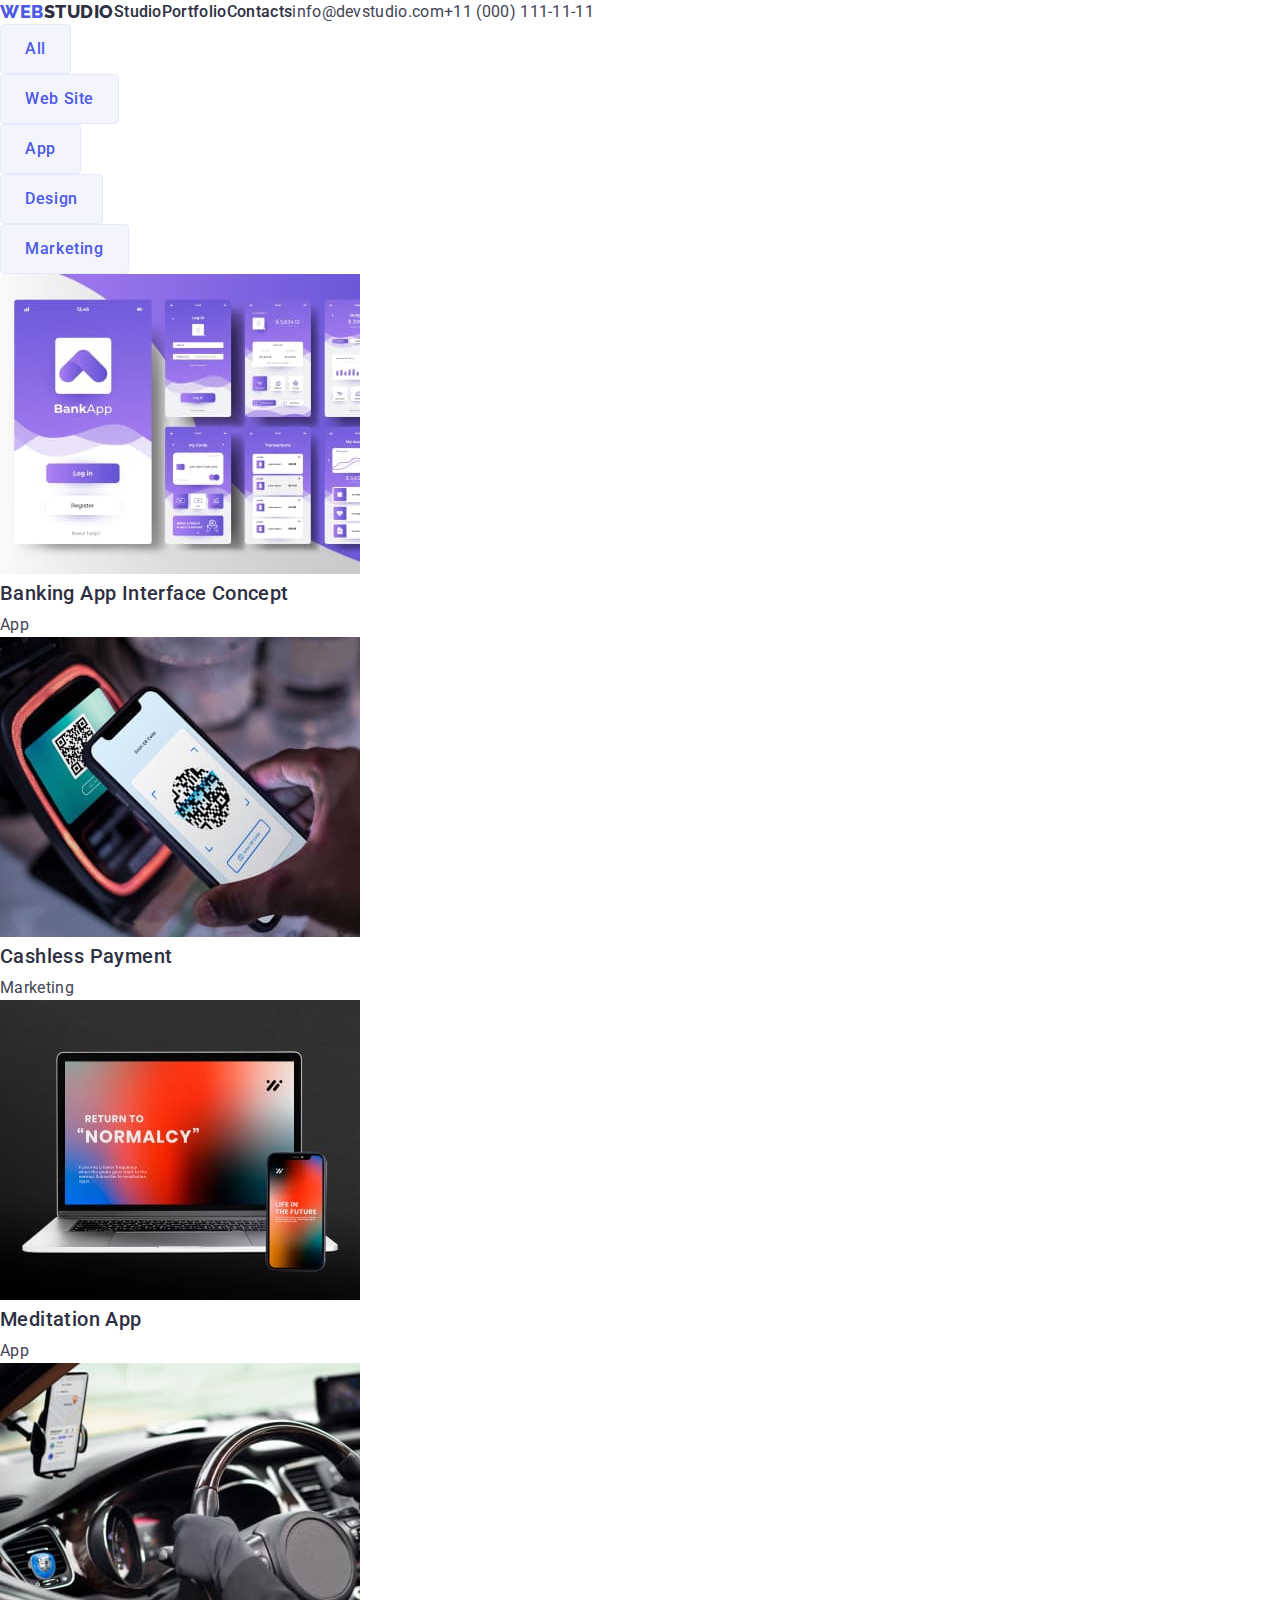
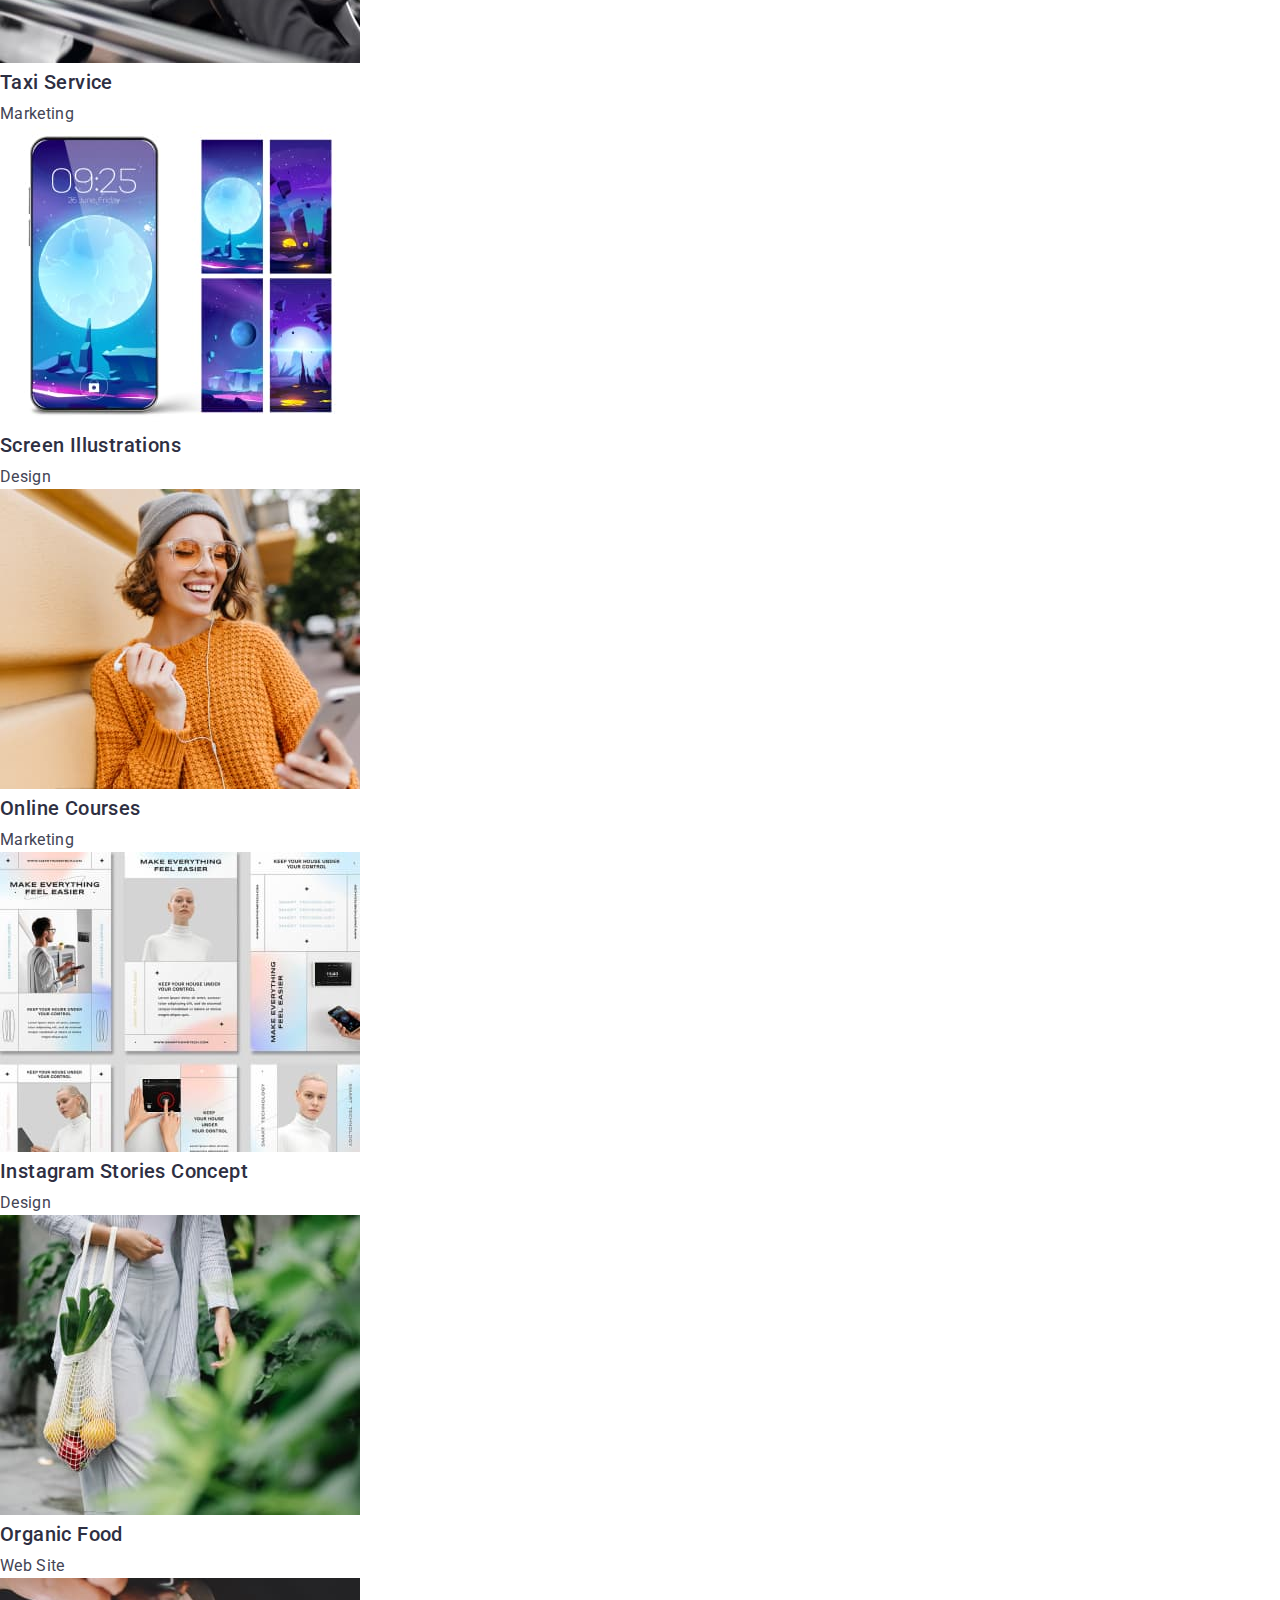
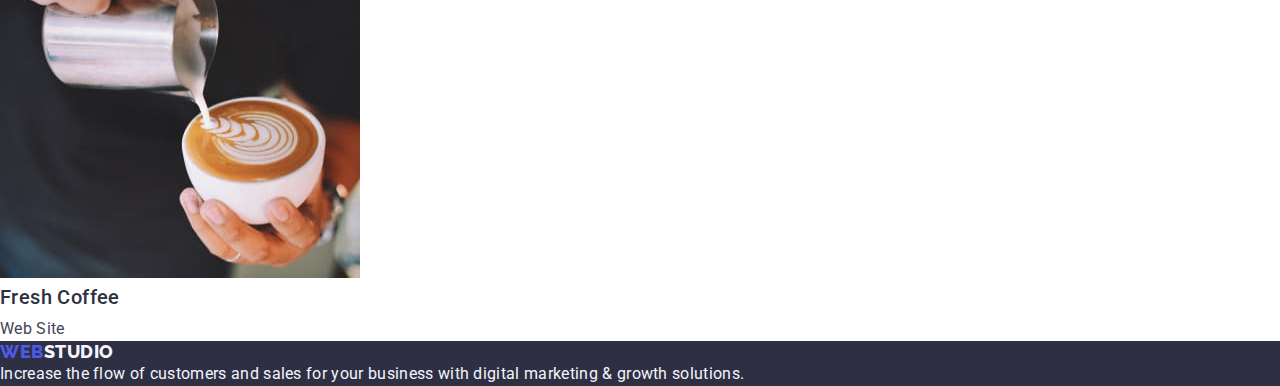
==== commit 886839c0: "Update portfolio.html" ====
--- a/portfolio.html
+++ b/portfolio.html
@@ -26,13 +26,14 @@
           <li><a href="./portfolio.html" class="site-nav-item link">Portfolio</a></li>
           <li><a href="" class="site-nav-item link">Contacts</a></li>
         </ul>
+
+        <address class="address">
+          <ul class="address-nav list">
+            <li><a href="mailto:info@devstudio.com" class="address-item link">info@devstudio.com</a></li>
+            <li><a href="tel:+110001111111" class="address-item link">+11 (000) 111-11-11</a></li>
+          </ul>
+        </address>
       </nav>
-      <address class="address">
-        <ul class="address-nav list">
-          <li><a href="mailto:info@devstudio.com" class="address-item link">info@devstudio.com</a></li>
-          <li><a href="tel:+110001111111" class="address-item link">+11 (000) 111-11-11</a></li>
-        </ul>
-      </address>
     </header>
     <main>
       <!-- Section -->
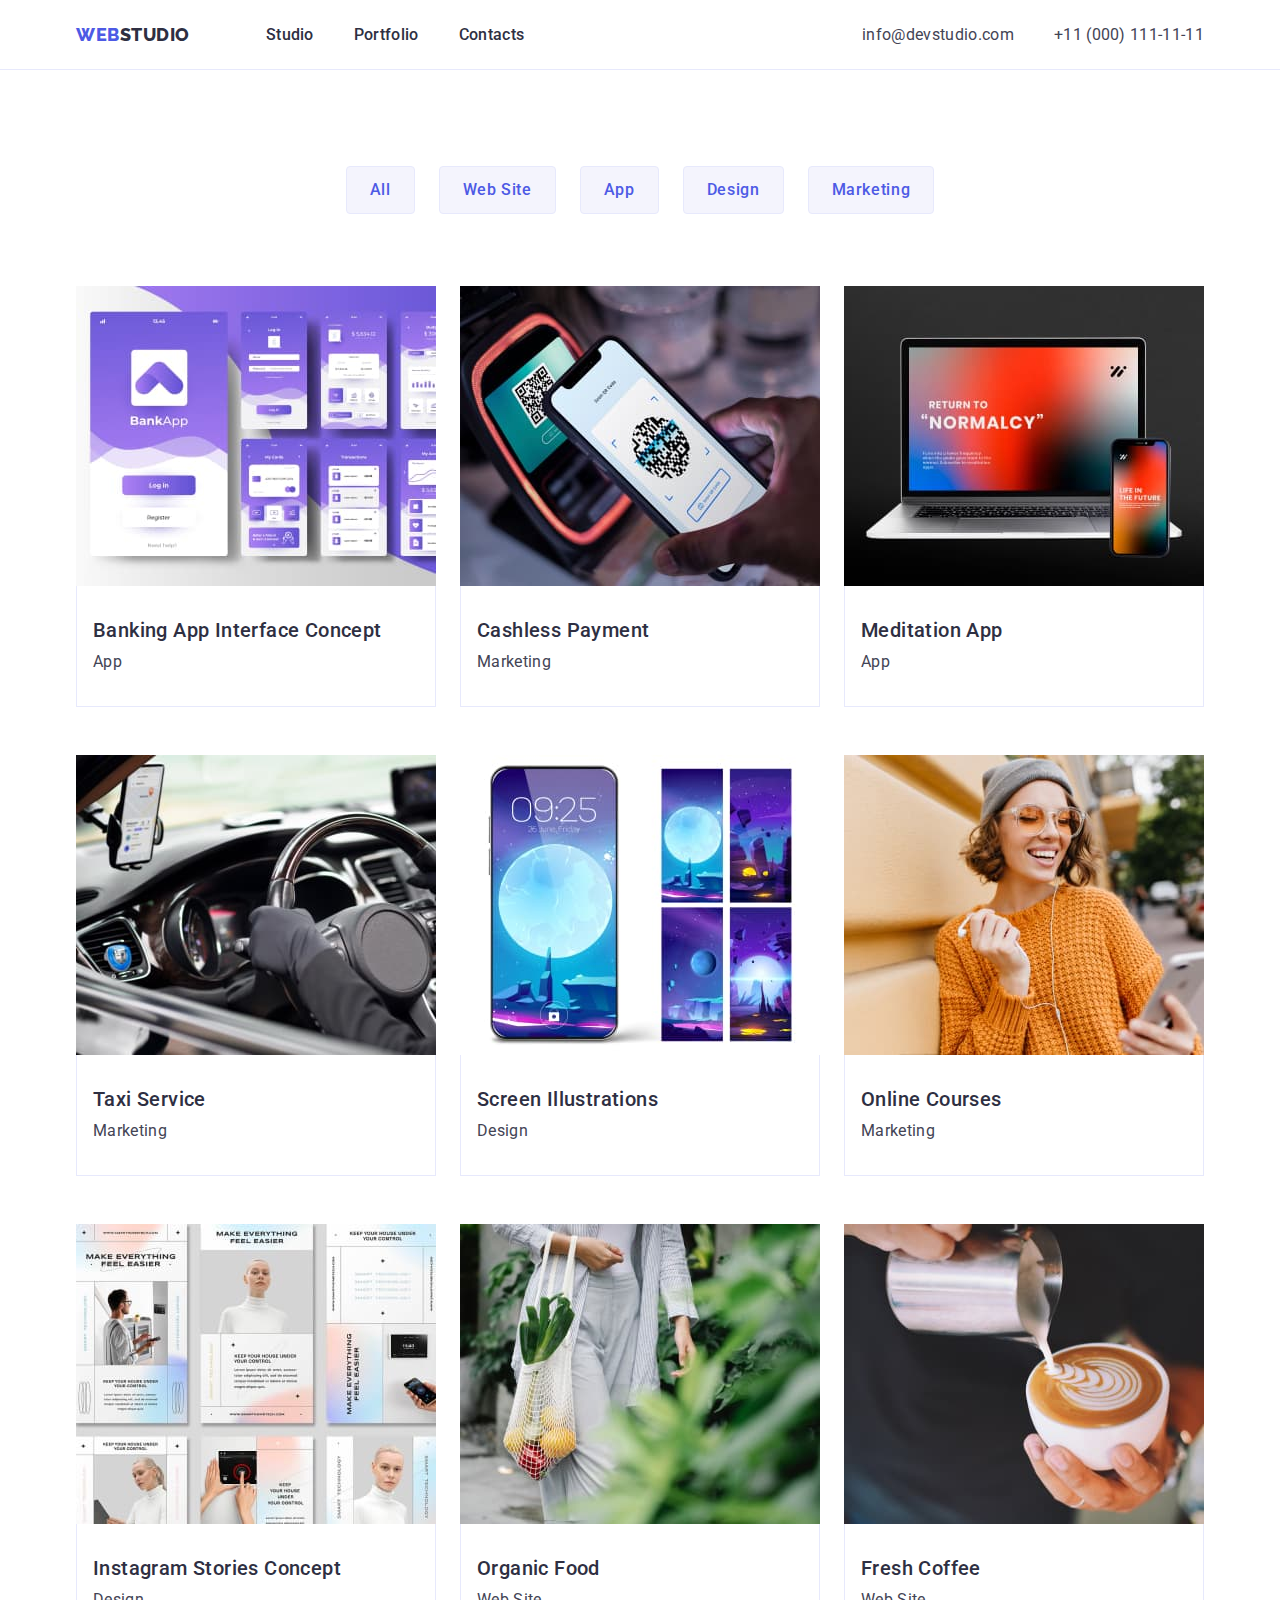
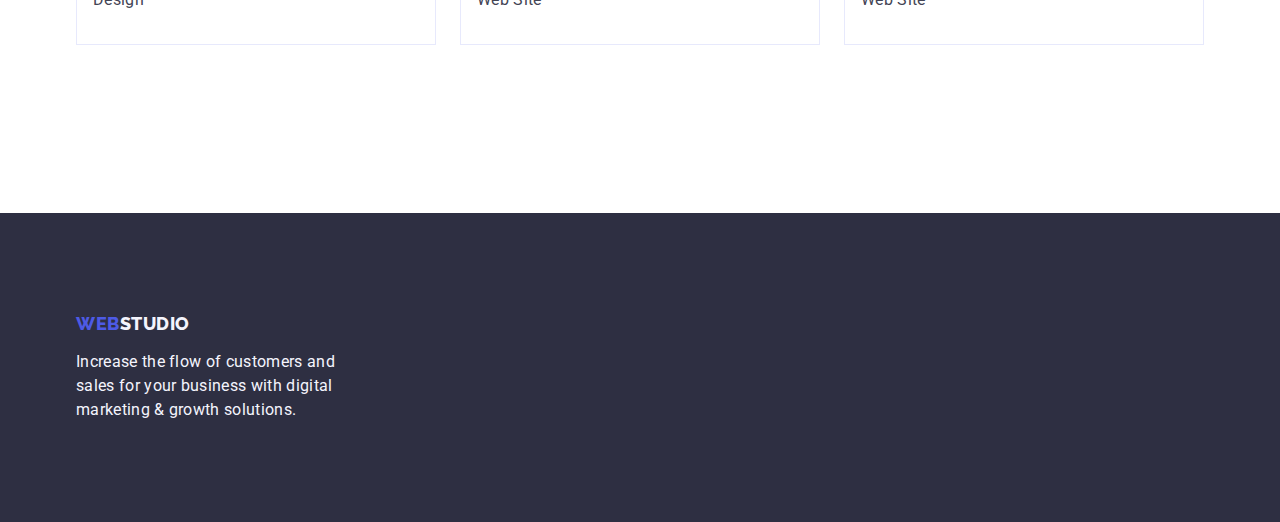
==== commit 3e0bf7d9: "Finish?" ====
--- a/portfolio.html
+++ b/portfolio.html
@@ -19,106 +19,142 @@
   <body>
     <!-- Header -->
     <header class="header">
-      <nav class="header-nav">
-        <a href="./index.html" class="header-logo link">web<span class="header-logo-element">Studio</span></a>
-        <ul class="site-nav list">
-          <li><a href="./index.html" class="site-nav-item link">Studio</a></li>
-          <li><a href="./portfolio.html" class="site-nav-item link">Portfolio</a></li>
-          <li><a href="" class="site-nav-item link">Contacts</a></li>
-        </ul>
-
+      <div class="container flex"
+        ><nav class="header-nav">
+          <a href="./index.html" class="header-logo link">web<span class="header-logo-element">Studio</span></a>
+          <ul class="site-nav list">
+            <li class="site-nav-list"><a href="./index.html" class="site-nav-item link">Studio</a></li>
+            <li class="site-nav-list"><a href="./portfolio.html" class="site-nav-item link">Portfolio</a></li>
+            <li class="site-nav-list"><a href="" class="site-nav-item link">Contacts</a></li>
+          </ul>
+        </nav>
         <address class="address">
           <ul class="address-nav list">
-            <li><a href="mailto:info@devstudio.com" class="address-item link">info@devstudio.com</a></li>
-            <li><a href="tel:+110001111111" class="address-item link">+11 (000) 111-11-11</a></li>
+            <li class="address-nav-list"
+              ><a href="mailto:info@devstudio.com" class="address-item link">info@devstudio.com</a></li
+            >
+            <li class="address-nav-list"
+              ><a href="tel:+110001111111" class="address-item link">+11 (000) 111-11-11</a></li
+            >
           </ul>
         </address>
-      </nav>
+      </div>
     </header>
     <main>
       <!-- Section -->
-      <section>
-        <h1 class="visually-hidden">Projects</h1>
-        <ul class="list">
-          <li><button type="button" class="secondary-button btn">All</button></li>
-          <li><button type="button" class="secondary-button btn">Web Site</button></li>
-          <li><button type="button" class="secondary-button btn">App</button></li>
-          <li><button type="button" class="secondary-button btn">Design</button></li>
-          <li><button type="button" class="secondary-button btn">Marketing</button></li>
-        </ul>
-        <ul class="list">
-          <li>
-            <a class="link">
-              <img src="./images/portfolio/img-1.jpg" alt="Banking app interface" width="360" height="300" />
-              <h2 class="secondary-title">Banking App Interface Concept</h2>
-              <p class="project-text">App</p></a
-            >
-          </li>
-          <li>
-            <a class="link">
-              <img src="./images/portfolio/img-2.jpg" alt="Phone paymant" width="360" height="300" />
-              <h2 class="secondary-title">Cashless Payment</h2>
-              <p class="project-text">Marketing</p></a
-            >
-          </li>
-          <li>
-            <a class="link">
-              <img src="./images/portfolio/img-3.jpg" alt="Phone and laptop" width="360" height="300" />
-              <h2 class="secondary-title">Meditation App</h2>
-              <p class="project-text">App</p></a
-            >
-          </li>
-          <li>
-            <a class="link">
-              <img src="./images/portfolio/img-4.jpg" alt="Car driving" width="360" height="300" />
-              <h2 class="secondary-title">Taxi Service</h2>
-              <p class="project-text">Marketing</p></a
-            >
-          </li>
-          <li>
-            <a class="link">
-              <img src="./images/portfolio/img-5.jpg" alt="Cosmic illustrations" width="360" height="300" />
-              <h2 class="secondary-title">Screen Illustrations</h2>
-              <p class="project-text">Design</p></a
-            >
-          </li>
-          <li>
-            <a class="link">
-              <img src="./images/portfolio/img-6.jpg" alt="Girl laughing" width="360" height="300" />
-              <h2 class="secondary-title">Online Courses</h2>
-              <p class="project-text">Marketing</p></a
-            >
-          </li>
-          <li>
-            <a class="link">
-              <img src="./images/portfolio/img-7.jpg" alt="Instagram design" width="360" height="300" />
-              <h2 class="secondary-title">Instagram Stories Concept</h2>
-              <p class="project-text">Design</p></a
-            >
-          </li>
-          <li>
-            <a class="link">
-              <img src="./images/portfolio/img-8.jpg" alt="Woman wiht vegetables" width="360" height="300" />
-              <h2 class="secondary-title">Organic Food</h2>
-              <p class="project-text">Web Site</p></a
-            >
-          </li>
-          <li>
-            <a class="link">
-              <img src="./images/portfolio/img-9.jpg" alt="Cappuchino making" width="360" height="300" />
-              <h2 class="secondary-title">Fresh Coffee</h2>
-              <p class="project-text">Web Site</p></a
-            >
-          </li>
-        </ul>
+      <section class="section-portfolio section">
+        <div class="container">
+          <h1 class="visually-hidden">Portfolio</h1>
+          <ul class="button-list list">
+            <li class="button-list-item"><button type="button" class="secondary-button btn">All</button></li>
+            <li class="button-list-item"><button type="button" class="secondary-button btn">Web Site</button></li>
+            <li class="button-list-item"><button type="button" class="secondary-button btn">App</button></li>
+            <li class="button-list-item"><button type="button" class="secondary-button btn">Design</button></li>
+            <li class="button-list-item"><button type="button" class="secondary-button btn">Marketing</button></li>
+          </ul>
+          <ul class="portfolio-list list">
+            <li class="portfolio-list-element">
+              <a class="link">
+                <img
+                  src="./images/portfolio/img-1.jpg"
+                  alt="Banking app interface"
+                  width="360"
+                  height="300"
+                  class="img"
+                />
+                <div class="portfolio-list-content">
+                  <h2 class="secondary-title">Banking App Interface Concept</h2> <p class="project-text">App</p></div
+                >
+              </a>
+            </li>
+            <li class="portfolio-list-element">
+              <a class="link">
+                <img src="./images/portfolio/img-2.jpg" alt="Phone paymant" width="360" height="300" class="img" />
+                <div class="portfolio-list-content">
+                  <h2 class="secondary-title">Cashless Payment</h2> <p class="project-text">Marketing</p></div
+                >
+              </a>
+            </li>
+            <li class="portfolio-list-element">
+              <a class="link">
+                <img src="./images/portfolio/img-3.jpg" alt="Phone and laptop" width="360" height="300" class="img" />
+                <div class="portfolio-list-content"
+                  ><h2 class="secondary-title">Meditation App</h2> <p class="project-text">App</p></div
+                >
+              </a>
+            </li>
+            <li class="portfolio-list-element">
+              <a class="link">
+                <img src="./images/portfolio/img-4.jpg" alt="Car driving" width="360" height="300" class="img" />
+                <div class="portfolio-list-content">
+                  <h2 class="secondary-title">Taxi Service</h2> <p class="project-text">Marketing</p></div
+                >
+              </a>
+            </li>
+            <li class="portfolio-list-element">
+              <a class="link">
+                <img
+                  src="./images/portfolio/img-5.jpg"
+                  alt="Cosmic illustrations"
+                  width="360"
+                  height="300"
+                  class="img"
+                />
+                <div class="portfolio-list-content">
+                  <h2 class="secondary-title">Screen Illustrations</h2> <p class="project-text">Design</p></div
+                >
+              </a>
+            </li>
+            <li class="portfolio-list-element">
+              <a class="link">
+                <img src="./images/portfolio/img-6.jpg" alt="Girl laughing" width="360" height="300" class="img" />
+                <div class="portfolio-list-content"
+                  ><h2 class="secondary-title">Online Courses</h2> <p class="project-text">Marketing</p></div
+                >
+              </a>
+            </li>
+            <li class="portfolio-list-element">
+              <a class="link">
+                <img src="./images/portfolio/img-7.jpg" alt="Instagram design" width="360" height="300" class="img" />
+                <div class="portfolio-list-content"
+                  ><h2 class="secondary-title">Instagram Stories Concept</h2> <p class="project-text">Design</p></div
+                >
+              </a>
+            </li>
+            <li class="portfolio-list-element">
+              <a class="link">
+                <img
+                  src="./images/portfolio/img-8.jpg"
+                  alt="Woman wiht vegetables"
+                  width="360"
+                  height="300"
+                  class="img"
+                />
+                <div class="portfolio-list-content"
+                  ><h2 class="secondary-title">Organic Food</h2> <p class="project-text">Web Site</p></div
+                >
+              </a>
+            </li>
+            <li class="portfolio-list-element">
+              <a class="link">
+                <img src="./images/portfolio/img-9.jpg" alt="Cappuchino making" width="360" height="300" class="img" />
+                <div class="portfolio-list-content"
+                  ><h2 class="secondary-title">Fresh Coffee</h2> <p class="project-text">Web Site</p></div
+                >
+              </a>
+            </li>
+          </ul></div
+        >
       </section>
     </main>
     <!-- Footer -->
     <footer class="footer">
-      <a href="./index.html" class="footer-logo link">WEB<span class="footer-logo-element">Studio</span></a>
-      <p class="footer-text">
-        Increase the flow of customers and sales for your business with digital marketing & growth solutions.
-      </p>
+      <div class="container">
+        <a href="./index.html" class="footer-logo link">WEB<span class="footer-logo-element">Studio</span></a>
+        <p class="footer-text">
+          Increase the flow of customers and sales for your business with digital marketing & growth solutions.
+        </p></div
+      >
     </footer>
   </body>
 </html>
--- a/css/styles.css
+++ b/css/styles.css
@@ -72,6 +72,21 @@
   overflow: hidden;
 }
 
+.img {
+  display: block;
+}
+
+/**
+  |============================
+  | General section 
+  |============================
+*/
+
+.section {
+  padding-top: 120px;
+  padding-bottom: 120px;
+}
+
 /**
   |============================
   | Button
@@ -111,10 +126,10 @@
   color: var(--iris-color);
   background-color: var(--secondary-background);
   border: 1px solid #e7e9fc;
-  padding-top: 12px;
-  padding-right: 24px;
-  padding-bottom: 12px;
-  padding-left: 24px;
+  padding-top: 11px;
+  padding-right: 23px;
+  padding-bottom: 11px;
+  padding-left: 23px;
 }
 
 .secondary-button:hover,
@@ -128,10 +143,21 @@
   | Header
   |============================
 */
+.header {
+  border-bottom: 1px solid #e7e9fc;
+}
+.flex {
+  display: flex;
+  align-items: center;
+}
 .header-nav {
   display: flex;
+  align-items: center;
 }
 .header-logo {
+  padding-top: 24px;
+  padding-bottom: 24px;
+  margin-right: 76px;
   font-family: 'Raleway', sans-serif;
   font-style: normal;
   font-weight: 800;
@@ -150,7 +176,17 @@
 .site-nav {
   display: flex;
 }
+
+.site-nav-list {
+  margin-right: 40px;
+}
+.site-nav-list:last-child {
+  margin-right: 0;
+}
+
 .site-nav-item {
+  padding-top: 24px;
+  padding-bottom: 24px;
   color: var(--title);
   font-weight: 500;
 }
@@ -162,9 +198,17 @@
 
 .address {
   font-style: normal;
+  margin-left: auto;
 }
 .address-nav {
   display: flex;
+}
+
+.address-nav-list {
+  margin-right: 40px;
+}
+.address-nav-list:last-child {
+  margin-right: 0;
 }
 
 .address-item {
@@ -184,11 +228,8 @@
 .hero {
   background-color: var(--hero-background);
   text-align: center;
-}
-
-.section {
-  padding-top: 120px;
-  padding-bottom: 120px;
+  padding-top: 188px;
+  padding-bottom: 188px;
 }
 
 .main-title {
@@ -208,6 +249,11 @@
   | Section Advantages
   |============================
 */
+
+.section-advantages {
+  padding-bottom: 0;
+}
+
 .secondary-title {
   margin-bottom: 8px;
   color: var(--title);
@@ -221,12 +267,21 @@
   display: flex;
 }
 
+.advantages-list-item {
+  width: calc((100%-3 * 24) / 4);
+}
+
+.advantages-list-item:not(:last-child) {
+  margin-right: 24px;
+}
+
 /**
   |============================
   | Section Projects 
   |============================
 */
 .section-title {
+  margin-bottom: 72px;
   color: var(--title);
   font-weight: 700;
   font-size: 36px;
@@ -239,6 +294,14 @@
 .projects-list {
   display: flex;
 }
+
+.projects-list-item {
+  width: calc((100%-2 * 24) / 3);
+}
+
+.projects-list-item:not(:last-child) {
+  margin-right: 24px;
+}
 /**
   |============================
   | Section Our team
@@ -252,20 +315,72 @@
 }
 .team-list-element {
   background-color: var(--clean-white);
-}
+  border-radius: 0px 0px 4px 4px;
+}
+.team-list-element:not(:last-child) {
+  margin-right: 24px;
+}
+
+.team-list-content {
+  text-align: center;
+  padding-top: 32px;
+  padding-bottom: 32px;
+}
+
 .team-list-text {
   font-size: 16px;
 }
 
 /**
   |============================
+  | Portfolio
+  |============================
+*/
+.section-portfolio {
+  padding-top: 96px;
+}
+.button-list {
+  display: flex;
+  justify-content: center;
+  margin-bottom: 72px;
+}
+.button-list-item:not(:last-child) {
+  margin-right: 24px;
+}
+
+.portfolio-list {
+  display: flex;
+  flex-wrap: wrap;
+}
+
+.portfolio-list-element {
+  margin-right: 24px;
+  margin-bottom: 48px;
+}
+.portfolio-list-element:nth-child(3n) {
+  margin-right: 0;
+}
+
+.portfolio-list-content {
+  padding-top: 32px;
+  padding-bottom: 32px;
+  padding-left: 16px;
+  border-right: 1px solid #e7e9fc;
+  border-bottom: 1px solid #e7e9fc;
+  border-left: 1px solid #e7e9fc;
+}
+/**
+  |============================
   | Footer
   |============================
 */
 .footer {
   background-color: var(--footer-background);
+  padding-top: 100px;
+  padding-bottom: 100px;
 }
 .footer-logo {
+  margin-bottom: 16px;
   color: var(--iris-color);
   font-family: 'Raleway', sans-serif;
   font-style: normal;
@@ -281,5 +396,6 @@
   color: var(--footer-text);
 }
 .footer-text {
+  width: 264px;
   color: var(--footer-text);
 }
